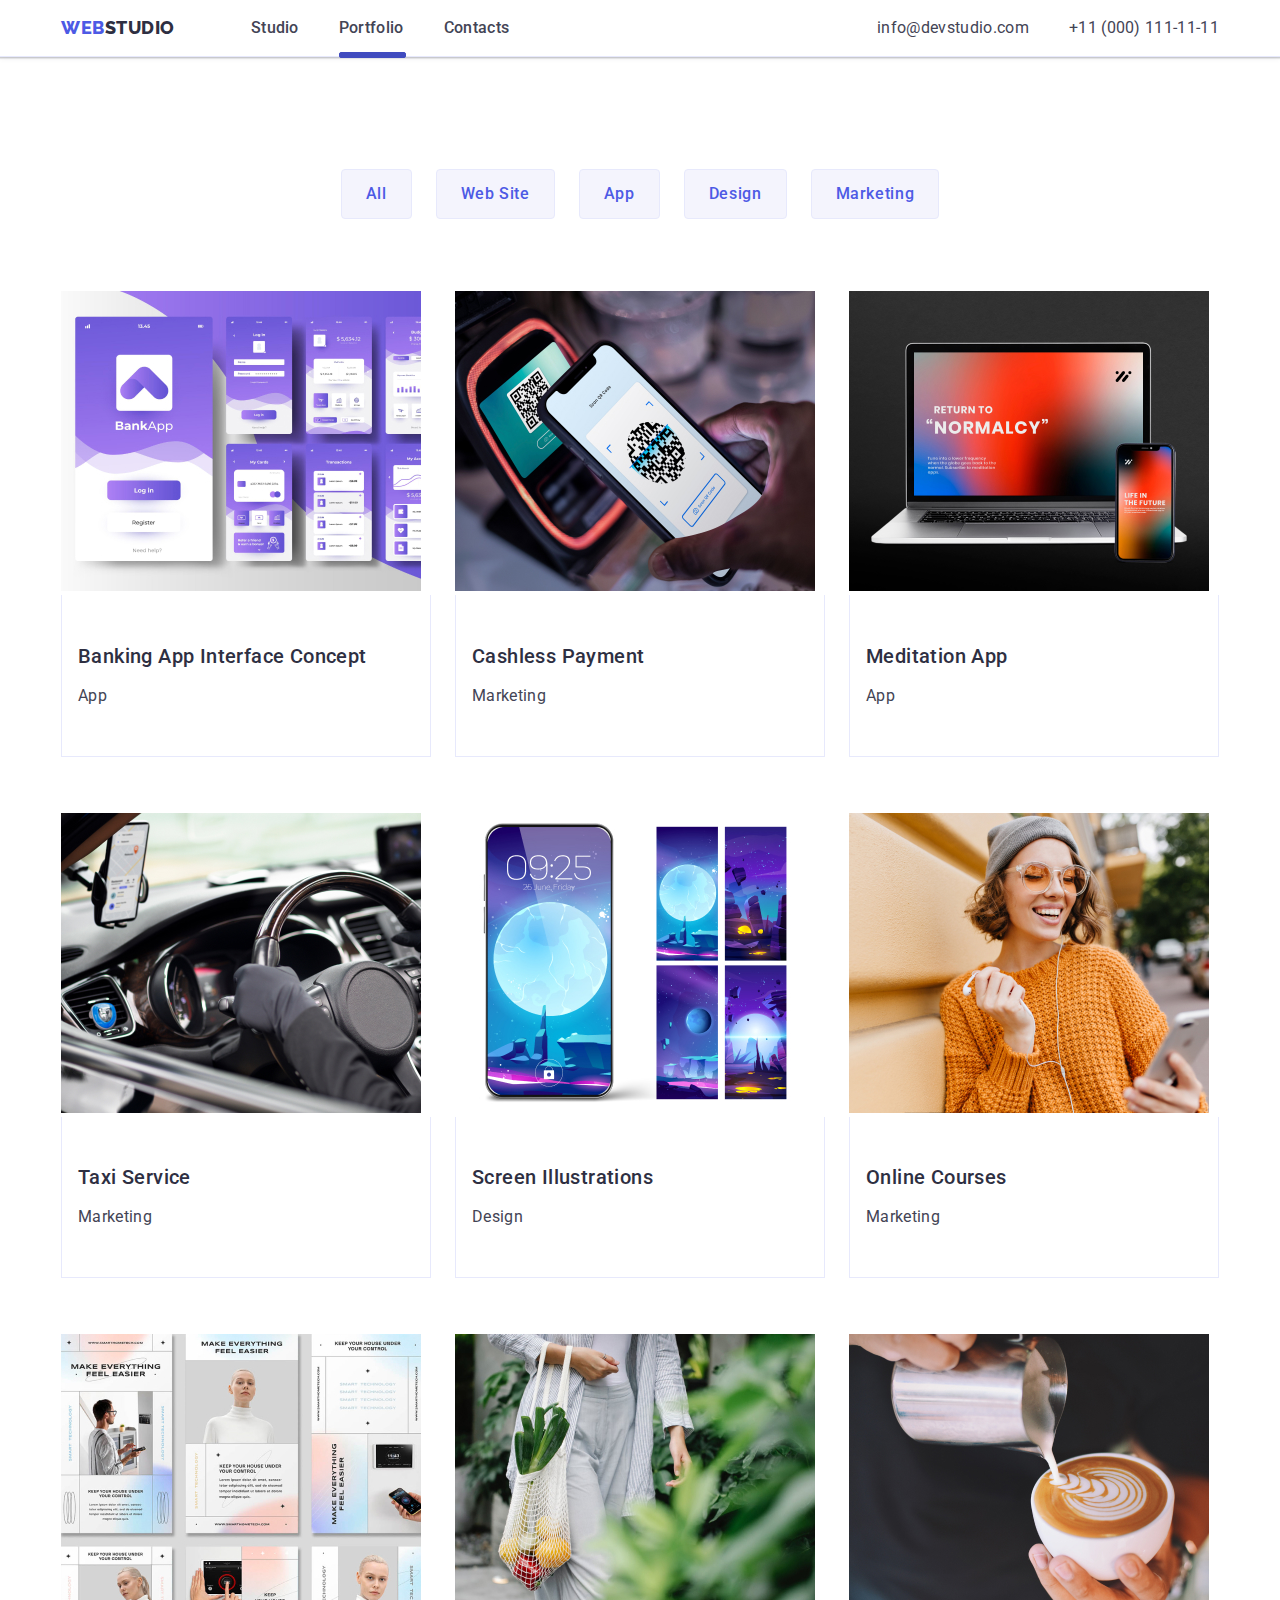
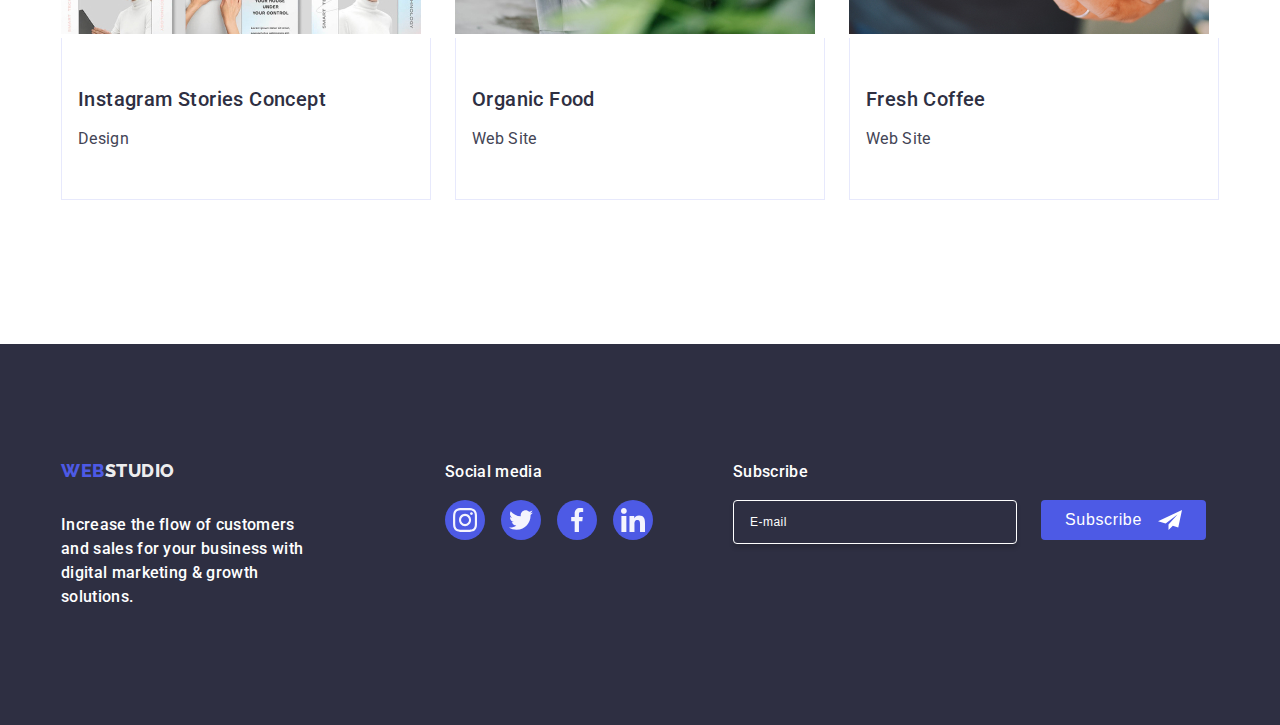
==== portfolio.html @ c10fb9c7 "Initial commit" ====
<!DOCTYPE html>
<html lang="en">
  <head>
    <meta charset="UTF-8" />
    <meta name="viewport" content="width=device-width, initial-scale=1.0" />
    <link
      rel="stylesheet"
      href="https://cdnjs.cloudflare.com/ajax/libs/modern-normalize/2.0.0/modern-normalize.min.css"
      integrity="sha512-4xo8blKMVCiXpTaLzQSLSw3KFOVPWhm/TRtuPVc4WG6kUgjH6J03IBuG7JZPkcWMxJ5huwaBpOpnwYElP/m6wg=="
      crossorigin="anonymous"
      referrerpolicy="no-referrer"
    />
    <link rel="preconnect" href="https://fonts.googleapis.com" />
    <link rel="preconnect" href="https://fonts.gstatic.com" crossorigin />
    <link
      href="https://fonts.googleapis.com/css2?family=Raleway:wght@700&family=Roboto:wght@400;500;700;900&display=swap"
      rel="stylesheet"
    />
    <link rel="stylesheet" href="./css/styles.css" />
    <title>Portfolio</title>
  </head>
  <body class="big-body">
    <!-- Header -->
    <header class="main-header">
      <div class="div-class container">
        <nav class="nav-nav">
          <a href="./index.html" class="logo link"
            >Web<span class="logo-span">Studio</span></a
          >
          <ul class="nav-bar list">
            <li><a href="./index.html" class="tab-bar link">Studio</a></li>
            <li>
              <a
                href="./portfolio.html"
                class="tab-bar link underline-portfolio"
                >Portfolio</a
              >
            </li>
            <li><a href="" class="tab-bar link">Contacts</a></li>
          </ul>
        </nav>
        <address class="address-bar">
          <ul class="list list-class">
            <li>
              <a href="mailto:info@devstudio.com" class="address-elm link"
                >info@devstudio.com</a
              >
            </li>
            <li>
              <a href="tel:+110001111111" class="address-elm link">
                +11 (000) 111-11-11</a
              >
            </li>
          </ul>
        </address>
      </div>
    </header>
    <main>
      <section class="porto-section">
        <!--section-buttons-->
        <div class="container">
          <h1 class="visually-hidden">Everithing you need</h1>
          <ul class="list porto-list">
            <li><button type="button" class="push-me">All</button></li>
            <li><button type="button" class="push-me">Web Site</button></li>
            <li><button type="button" class="push-me">App</button></li>
            <li><button type="button" class="push-me">Design</button></li>
            <li><button type="button" class="push-me">Marketing</button></li>
          </ul>
          <!--section-photoes-->
          <ul class="list big-list">
            <li class="big-li">
              <a href="" class="link link-porto">
                <div class="modal-div-img">
                  <img
                    src="./images/img11.jpg"
                    alt="an-app-image"
                    width="360"
                  />
                  <p class="modal-p-img">
                    14 Stylish and User-Friendly App Design Concepts · Task
                    Manager App · Calorie Tracker App · Exotic Fruit Ecommerce
                    App · Cloud Storage App
                  </p>
                </div>
                <div class="about-link">
                  <h2 class="photo-line">Banking App Interface Concept</h2>
                  <p class="p-line">App</p>
                </div></a
              >
            </li>
            <li class="big-li">
              <a href="" class="link link-porto">
                <div class="modal-div-img">
                  <img
                    src="./images/img21.jpg"
                    alt="photo-cashless-payment"
                    width="360"
                  />
                  <p class="modal-p-img">
                    14 Stylish and User-Friendly App Design Concepts · Task
                    Manager App · Calorie Tracker App · Exotic Fruit Ecommerce
                    App · Cloud Storage App
                  </p>
                </div>
                <div class="about-link">
                  <h2 class="photo-line">Cashless Payment</h2>
                  <p class="p-line">Marketing</p>
                </div></a
              >
            </li>
            <li class="big-li">
              <a href="" class="link link-porto">
                <div class="modal-div-img">
                  <img
                    src="./images/img31.jpg"
                    alt="laptop-and-phone"
                    width="360"
                  />
                  <p class="modal-p-img">
                    14 Stylish and User-Friendly App Design Concepts · Task
                    Manager App · Calorie Tracker App · Exotic Fruit Ecommerce
                    App · Cloud Storage App
                  </p>
                </div>
                <div class="about-link">
                  <h2 class="photo-line">Meditation App</h2>
                  <p class="p-line">App</p>
                </div></a
              >
            </li>
            <li class="big-li">
              <a href="" class="link link-porto">
                <div class="modal-div-img">
                  <img
                    src="./images/img41.jpg"
                    alt="car-dashboard"
                    width="360"
                  />
                  <p class="modal-p-img">
                    14 Stylish and User-Friendly App Design Concepts · Task
                    Manager App · Calorie Tracker App · Exotic Fruit Ecommerce
                    App · Cloud Storage App
                  </p>
                </div>
                <div class="about-link">
                  <h2 class="photo-line">Taxi Service</h2>
                  <p class="p-line">Marketing</p>
                </div></a
              >
            </li>
            <li class="big-li">
              <a href="" class="link link-porto">
                <div class="modal-div-img">
                  <img
                    src="./images/img51.jpg"
                    alt="phone-and-screens-phone"
                    width="360"
                  />
                  <p class="modal-p-img">
                    14 Stylish and User-Friendly App Design Concepts · Task
                    Manager App · Calorie Tracker App · Exotic Fruit Ecommerce
                    App · Cloud Storage App
                  </p>
                </div>
                <div class="about-link">
                  <h2 class="photo-line">Screen Illustrations</h2>
                  <p class="p-line">Design</p>
                </div></a
              >
            </li>
            <li class="big-li">
              <a href="" class="link link-porto">
                <div class="modal-div-img">
                  <img src="./images/img61.jpg" alt="youg-woman" width="360" />
                  <p class="modal-p-img">
                    14 Stylish and User-Friendly App Design Concepts · Task
                    Manager App · Calorie Tracker App · Exotic Fruit Ecommerce
                    App · Cloud Storage App
                  </p>
                </div>
                <div class="about-link">
                  <h2 class="photo-line">Online Courses</h2>
                  <p class="p-line">Marketing</p>
                </div></a
              >
            </li>
            <li class="big-li">
              <a href="" class="link link-porto">
                <div class="modal-div-img">
                  <img
                    src="./images/img71.jpg"
                    alt="instagram-stories"
                    width="360"
                  />
                  <p class="modal-p-img">
                    14 Stylish and User-Friendly App Design Concepts · Task
                    Manager App · Calorie Tracker App · Exotic Fruit Ecommerce
                    App · Cloud Storage App
                  </p>
                </div>
                <div class="about-link">
                  <h2 class="photo-line">Instagram Stories Concept</h2>
                  <p class="p-line">Design</p>
                </div></a
              >
            </li>
            <li class="big-li">
              <a href="" class="link link-porto">
                <div class="modal-div-img">
                  <img
                    src="./images/img81.jpg"
                    alt="bag-with-vegetabels"
                    width="360"
                  />
                  <p class="modal-p-img">
                    14 Stylish and User-Friendly App Design Concepts · Task
                    Manager App · Calorie Tracker App · Exotic Fruit Ecommerce
                    App · Cloud Storage App
                  </p>
                </div>
                <div class="about-link">
                  <h2 class="photo-line">Organic Food</h2>
                  <p class="p-line">Web Site</p>
                </div></a
              >
            </li>
            <li class="big-li">
              <a href="" class="link link-porto">
                <div class="modal-div-img">
                  <img
                    src="./images/img91.jpg"
                    alt="a-cup-of-coffee"
                    width="360"
                  />
                  <p class="modal-p-img">
                    14 Stylish and User-Friendly App Design Concepts · Task
                    Manager App · Calorie Tracker App · Exotic Fruit Ecommerce
                    App · Cloud Storage App
                  </p>
                </div>
                <div class="about-link">
                  <h2 class="photo-line">Fresh Coffee</h2>
                  <p class="p-line">Web Site</p>
                </div></a
              >
            </li>
          </ul>
        </div>
      </section>
    </main>
    <!-- Footer -->
    <footer class="big-toe">
      <div class="container footer-div">
        <div class="second-footer-div">
          <a href="./index.html" class="logo link loggos-f"
            >Web<span class="span-logo">Studio</span></a
          >
          <p class="p-footer">
            Increase the flow of customers and sales for your business with
            digital marketing & growth solutions.
          </p>
        </div>
        <div class="social-media-div">
          <p class="second-p-footer">Social media</p>
          <ul class="list-of-media-footer">
            <li class="list-of-four">
              <a class="the-four-elm" href="">
                <svg class="svg-of-the-four" width="24" height="24">
                  <use href="./images/icons.svg#logoinstagram"></use>
                </svg>
              </a>
            </li>
            <li class="list-of-four">
              <a class="the-four-elm" href="">
                <svg class="svg-of-the-four" width="24" height="24">
                  <use href="./images/icons.svg#logotwitter"></use>
                </svg>
              </a>
            </li>
            <li class="list-of-four">
              <a class="the-four-elm" href="">
                <svg class="svg-of-the-four" width="24" height="24">
                  <use href="./images/icons.svg#logofacebook"></use>
                </svg>
              </a>
            </li>
            <li class="list-of-four">
              <a class="the-four-elm" href="">
                <svg class="svg-of-the-four" width="24" height="24">
                  <use href="./images/icons.svg#logolinkedin"></use>
                </svg>
              </a>
            </li>
          </ul>
        </div>
        <div class="third-footer-div">
          <p class="second-p-footer">Subscribe</p>
          <form class="form-footer">
            <label class="label-footer" for="subscribe">
              <input
                class="input-footer"
                id="subscribe"
                type="email"
                name="text"
                placeholder="E-mail"
              />
            </label>
            <button class="subscribe-button" type="submit">
              Subscribe
              <svg class="subscribe-svg" width="24" height="24">
                <use href="./images/icons.svg#avionhirtie"></use>
              </svg>
            </button>
          </form>
        </div>
      </div>
    </footer>
  </body>
</html>
---- css/styles.css ----
:root {
  --white-color: #ffffff;
  --navy-color: #2e2f42;
  --iris-color: #4d5ae5;
  --ocean-color: #404bbf;
  --cloud-color: #f4f4fd;
  --slate-color: #434455;
}

/*Global Styles*/
body {
  color: var(--slate-color);
  font-family: "Roboto", sans-serif;
}
.big-body {
  max-width: 1440px;
  margin: 0 auto;
}
/*Header*/

.main-header {
  border-bottom: 1px solid #e7e9fc;
  box-shadow: 0px 2px 1px rgba(46, 47, 66, 0.08),
    0px 1px 1px rgba(46, 47, 66, 0.16), 0px 1px 6px rgba(46, 47, 66, 0.08);
}
.div-class {
  display: flex;
  justify-content: space-between;
}
.container {
  width: 1158px;
  margin: 0 auto;
  padding: 0 15px;
}
.nav-nav {
  display: flex;
  align-items: center;
}
.logo {
  font-family: "Raleway", sans-serif;
  font-weight: 800;
  font-size: 18px;
  line-height: 1.17;
  letter-spacing: 0.03em;
  text-transform: uppercase;
  color: var(--iris-color);
  margin-right: 76px;
}
.link {
  text-decoration: none;
  position: relative;
  transition: color 250ms cubic-bezier(0.4, 0, 0.2, 1);
}
.link:hover,
.link:focus {
  color: #404bbf;
}
.modal-link {
  color: var(--ocean-color);
}
.logo-span {
  color: var(--navy-color);
}
.list {
  list-style-type: none;
  padding: 0;
}
.nav-bar {
  list-style: none;
  display: flex;
  gap: 40px;
}
.tab-bar {
  font-weight: 500;
  font-size: 16px;
  line-height: 1.5;
  letter-spacing: 0.02em;
  color: var(--slate-color);
  padding: 24px 0;
}
.tab-bar::after {
  content: "";
  position: absolute;
  left: 0;
  bottom: -1px;
  height: 4px;
  border-radius: 2px;
  background-color: var(--ocean-color);
}
.underline-studio::after {
  display: block;
  content: "";
  width: 100%;
  height: 4px;
  border-radius: 2px;
  background: #404bbf;
  border: 1px solid #404bbf;
  position: absolute;
  left: 0;
  top: 58px;
}
.underline-portfolio::after {
  display: block;
  content: "";
  width: 100%;
  height: 4px;
  border-radius: 2px;
  background: #404bbf;
  border: 1px solid #404bbf;
  position: absolute;
  left: 0;
  top: 58px;
}
.tab-bar:focus .svg-nav {
  width: 48px;
  height: 4px;
}
.address-bar {
  font-style: normal;
  list-style-type: none;
  display: flex;
  align-items: center;
  gap: 40px;
}
.list-class {
  display: flex;
  gap: 40px;
}
.address-elm {
  font-weight: 400;
  font-size: 16px;
  line-height: 1.5;
  letter-spacing: 0.02em;
  color: var(--slate-color);
  text-decoration: none;
}
.address-elm:hover,
.address-elm:focus {
  color: var(--ocean-color);
}

/*Section 1*/

.hero-section {
  padding: 188px 0;
  margin: auto;
}
.styling {
  background-image: linear-gradient(
      rgba(46, 47, 66, 0.7),
      rgba(46, 47, 66, 0.7)
    ),
    url(../images/people-office.jpg);

  background-repeat: no-repeat;
  background-position: center;
  background-size: cover;
}
.hero-title {
  color: var(--white-color);
  margin: 0 auto;
  font-size: 56px;
  line-height: 1.07;
  text-align: center;
  letter-spacing: 0.02em;
  max-width: 496px;
}
.hero-button {
  margin: 0 auto;
  background-color: var(--IRIS, #4d5ae5);
  font-family: "Roboto", sans-serif;
  font-weight: 500;
  font-size: 16px;
  line-height: 1.5;
  letter-spacing: 0.04em;
  color: var(--WHITE, #fff);
  display: block;
  min-width: 169px;
  height: 56px;
  border: none;
  border-radius: 4px;
  cursor: pointer;
  margin-top: 48px;
}
.hero-button:hover,
.hero-button:focus {
  background-color: var(--ocean-color);
}

/* Section 2 */

.how-to-do-it {
  padding: 120px 0;
}
.visually-hidden {
  position: absolute;
  width: 1px;
  height: 1px;
  margin: -1px;
  border: 0;
  padding: 0;
  white-space: nowrap;
  clip-path: inset(100%);
  clip: rect(0 0 0 0);
  overflow: hidden;
}
.best-list {
  display: flex;
  gap: 24px;
  padding: 0;
}
.best-list-elm {
  width: 100%;
  min-width: 264px;
}
.icons {
  display: flex;
  align-items: center;
  justify-content: center;
  height: 112px;
  background-color: var(--cloud-color);
  border-radius: 4px;
  margin-bottom: 8px;
}
.joker {
  color: var(--navy-color);
  font-weight: 500;
  font-size: 20px;
  line-height: 1.2;
  letter-spacing: 0.02em;
  margin-bottom: 8px;
  text-align: center;
}
.joker-plus {
  width: calc((100% - 72px) / 4);
}
.the-joker {
  font-size: 16px;
  line-height: 1.5;
  letter-spacing: 0.02em;
}

/* Sectia 3 */

.what-we-do {
  padding-bottom: 120px;
}
.what-we-do-list {
  display: flex;
  gap: 24px;
  padding: 0;
}
.team-and-job {
  color: var(--navy-color);
  font-size: 36px;
  line-height: 1.11;
  text-align: center;
  letter-spacing: 0.02em;
  text-transform: capitalize;
  margin-bottom: 72px;
}
.examples {
  flex-basis: calc((100% - 48px) / 3);
}

/* Section 4 */

.our-team {
  background-color: var(--cloud-color);
  padding: 120px 0;
}
.our-team-list {
  display: flex;
  gap: 24px;
  padding: 0;
}
.employee-list {
  flex-basis: calc((100% - 3 * 24px) / 4);
  border-radius: 0px 0px 4px 4px;
  background: var(--WHITE, #fff);
  box-shadow: 0px 2px 1px 0px rgba(46, 47, 66, 0.08),
    0px 1px 1px 0px rgba(46, 47, 66, 0.16),
    0px 1px 6px 0px rgba(46, 47, 66, 0.08);
}
.about-employee {
  padding: 32px 0;
}
.plus {
  text-align: center;
}
.media-employee {
  display: flex;
  gap: 24px;
  list-style: none;
  justify-content: center;
  padding-left: 0;
}
.list-team-svg {
  width: 40px;
  height: 40px;
}
.link-media {
  width: 100%;
  height: 100%;
  background-color: var(--iris-color);
  border-radius: 50%;
  display: flex;
  align-items: center;
  justify-content: center;
}
.link-media:hover,
.link-media:focus {
  background-color: #404bbf;
}
.svg-media {
  fill: #f4f4fd;
}

/* Section 5 */

.customers {
  padding: 120px 0;
}
.customers-title {
  font-family: "Roboto", sans-serif;
  font-size: 36px;
  line-height: 1.11;
  color: #2e2f42;
  margin-bottom: 72px;
  text-align: center;
}
.list-of-media-channels {
  display: flex;
  gap: 24px;
  list-style: none;
  height: 88px;
  padding-left: 0;
}
.list-of-six {
  width: calc((100% - 120px) / 6);
}
.the-six-elm {
  width: 100%;
  height: 100%;
  border: 1px solid #8e8f99;
  border-radius: 4px;
  display: flex;
  align-items: center;
  justify-content: center;
  color: #8e8f99;
}
.the-six-elm:hover,
.the-six-elm:focus {
  border-color: #404bbf;
  color: #404bbf;
}
.svg-of-the-six {
  fill: currentColor;
}

/* Footer */

.big-toe {
  background-color: #2e2f42;
  margin: 0 auto;
  padding: 100px 0;
  display: flex;
}
.footer-div {
  align-items: baseline;
  display: flex;
}
.second-footer-div {
  margin-right: 120px;
}
.loggos-f {
  display: inline-block;
  margin-bottom: 16px;
}
.span-logo {
  color: #f4f4f4fd;
}
.p-footer {
  font-weight: 500;
  font-size: 16px;
  line-height: 1.5;
  letter-spacing: 0.02em;
  color: #ffffffff;
  margin-bottom: 16px;
  max-width: 264px;
}
.social-media-div {
  margin-right: 80px;
}
.second-p-footer {
  margin-bottom: 16px;
  font-weight: 500;
  font-size: 16px;
  line-height: 1.5;
  letter-spacing: 0.02em;
  color: #ffffffff;
}
.list-of-media-footer {
  display: flex;
  gap: 16px;
  list-style: none;
  padding-left: 0;
}
.list-of-four {
  width: 40px;
  height: 40px;
}
.the-four-elm {
  width: 100%;
  height: 100%;
  background-color: #4d5ae5;
  border-radius: 50%;
  display: flex;
  align-items: center;
  justify-content: center;
  transition: background-color 250ms cubic-bezier(0.4, 0, 0.2, 1);
}
.the-four-elm:hover,
.the-four-elm:focus {
  background-color: #31d0aa;
}
.svg-of-the-four {
  fill: #f4f4f4fd;
}
.third-footer-div {
  display: flex;
  flex-direction: column;
}
.form-footer {
  display: flex;
  gap: 24px;
}
.label-footer {
  display: flex;
  gap: 24px;
}
.input-footer {
  color: #ffffff;
  width: 264px;
  height: 40px;
  border: 1px solid #ffffff;
  background-color: transparent;
  font-size: 12px;
  line-height: 1.5;
  letter-spacing: 0.04em;
  padding-left: 16px;
  box-shadow: 0px 4px 4px 0px rgba(0, 0, 0, 0.15);
  border-radius: 4px;
}
::placeholder {
  color: #ffffff;
}

.subscribe-button {
  min-width: 165px;
  height: 40px;
  display: flex;
  align-items: center;
  justify-content: center;
  font-size: 16px;
  font-weight: 500;
  line-height: 1.5;
  letter-spacing: 0.04em;
  color: #fff;
  cursor: pointer;
  background-color: #4d5ae5;
  border: none;
  border-radius: 4px;
}
.subscribe-svg {
  margin-left: 16px;
}

/* Modal */

.modal-script {
  z-index: 10;
  position: fixed;
  top: 0;
  left: 0;
  width: 100%;
  height: 100%;
  background-color: rgba(46, 47, 66, 0.4);
  transition: opacity 250ms cubic-bezier(0.4, 0, 0.2, 1),
    visibility 250ms cubic-bezier(0.4, 0, 0.2, 1);
}
.is-hidden {
  opacity: 0;
  visibility: hidden;
  pointer-events: none;
}
.modal-window {
  position: absolute;
  top: 50%;
  left: 50%;
  transform: translate(-50%, -50%) scale(1);
  width: 408px;
  min-height: 584px;
  background: #fcfcfc;
  box-shadow: 0px 1px 1px rgba(0, 0, 0, 0.14), 0px 1px 3px rgba(0, 0, 0, 0.12),
    0px 2px 1px rgba(0, 0, 0, 0.2);
  border-radius: 4px;
  transition: transform 250ms cubic-bezier(0.4, 0, 0.2, 1);
  padding: 72px 24px 24px 24px;
}
.modal-close {
  position: absolute;
  top: 24px;
  right: 24px;
  width: 24px;
  height: 24px;
  border-radius: 50%;
  display: flex;
  align-items: center;
  justify-content: center;
  background-color: #e7e9fc;
  border: 1px solid rgba(0, 0, 0, 0.1);
  padding: 0;
  cursor: pointer;
  transition: background-color 250ms cubic-bezier(0.4, 0, 0.2, 1),
    border 250ms cubic-bezier(0.4, 0, 0.2, 1);
}
.modal-close:hover,
.modal-close:focus {
  border: none;
  background-color: #404bbf;
  fill: #ffffff;
}
.modal-svg {
  transition: fill 250ms cubic-bezier(0.4, 0, 0.2, 1);
}
.p-modal {
  font-weight: 500;
  font-size: 16px;
  line-height: 1.5;
  text-align: center;
  letter-spacing: 0.02em;
  color: #2e2f42;
  margin-bottom: 16px;
}
.modal-form-div {
  margin-bottom: 8px;
}
.modal-label {
  font-size: 12px;
  line-height: 1.17;
  letter-spacing: 0.04em;
  color: #8e8f99;
  display: block;
  margin-bottom: 4px;
}
.modal-label-div {
  position: relative;
}
.modal-input {
  width: 100%;
  height: 40px;
  border: 1px solid rgba(46, 47, 66, 0.4);
  border-radius: 4px;
  background-color: transparent;
  padding-left: 38px;
  outline: transparent;
  transition: border-color 250ms cubic-bezier(0.4, 0, 0.2, 1);
}
.modal-input:focus {
  border-color: #4d5ae5;
}
.modal-input:focus + .modal-form-svg {
  fill: #4d5ae5;
}
.modal-form-svg {
  position: absolute;
  left: 16px;
  top: 50%;
  transform: translateY(-50%);
  transition: fill 250ms cubic-bezier(0.4, 0, 0.2, 1);
}
.modal-textarea-div {
  margin-bottom: 16px;
}
.modal-textarea::placeholder {
  color: #8e8f99;
}
.modal-textarea {
  width: 100%;
  height: 120px;
  font-size: 12px;
  line-height: 1.17;
  letter-spacing: 0.04em;
  color: rgba(46, 47, 66, 0.4);
  border: 1px solid rgba(46, 47, 66, 0.4);
  border-radius: 4px;
  background-color: transparent;
  padding: 8px 16px;
  outline: transparent;
  resize: none;
  transition: border-color 250ms cubic-bezier(0.4, 0, 0.2, 1);
}
.modal-textarea:focus {
  border-color: #4d5ae5;
}
.modal-five-div {
  margin-bottom: 24px;
}
.input-checkbox:checked + .label-checkbox span:first-child {
  background-color: #404bbf;
  border: none;
  fill: #f4f4fd;
}
.label-checkbox {
  display: block;
  font-size: 12px;
  line-height: 1.17;
  letter-spacing: 0.04em;
  color: #8e8f99;
}
.span-checkbox {
  width: 16px;
  height: 16px;
  border: 1px solid rgba(46, 47, 66, 0.4);
  border-radius: 2px;
  transition: background-color 250ms cubic-bezier(0.4, 0, 0.2, 1),
    border 250ms cubic-bezier(0.4, 0, 0.2, 1),
    fill 250ms cubic-bezier(0.4, 0, 0.2, 1);
  display: inline-flex;
  align-items: center;
  justify-content: center;
  fill: transparent;
}
.svg-checkbox {
  width: 10px;
  height: 10px;
}
.link-checkbox {
  color: #4d5ae5;
}
.modal-form-button {
  display: block;
  margin: auto;
  min-width: 169px;
  height: 56px;
  font-size: 16px;
  font-weight: 500;
  line-height: 1.5;
  letter-spacing: 0.04em;
  color: #ffffff;
  cursor: pointer;
  background-color: #4d5ae5;
  border: none;
  border-radius: 4px;
  transition: background-color 250ms cubic-bezier(0.4, 0, 0.2, 1);
}

/* Portfolio */

.porto-section {
  padding: 96px 0 120px 0;
}
.porto-list {
  display: flex;
  padding: 0;
  justify-content: center;
  gap: 24px;
  margin-bottom: 72px;
}
.push-me {
  font-family: "Roboto", sans-serif;
  font-weight: 500;
  font-size: 16px;
  line-height: 1.5;
  letter-spacing: 0.04em;
  color: #4d5ae5;
  background-color: #f4f4fd;
  padding: 12px 24px;
  border: 1px solid #e7e9fc;
  border-radius: 4px;
  cursor: pointer;
  transition: color 250ms cubic-bezier(0.4, 0, 0.2, 1),
    background-color 250ms cubic-bezier(0.4, 0, 0.2, 1),
    border-color 250ms cubic-bezier(0.4, 0, 0.2, 1),
    box-shadow 250ms cubic-bezier(0.4, 0, 0.2, 1);
}
.push-me:hover,
.push-me:focus {
  color: #ffffffff;
  background-color: #404bbf;
  border: 1px solid transparent;
  box-shadow: 0px 3px 1px rgba(0, 0, 0, 0.1), 0px 2px 1px rgba(0, 0, 0, 0.08),
    0px 2px 2px rgba(0, 0, 0, 0.12);
}
.big-list {
  display: flex;
  padding: 0;
  flex-wrap: wrap;
  column-gap: 24px;
  row-gap: 48px;
}
.big-li {
  width: calc((100% - 48px) / 3);
}
.link-porto {
  display: block;
  transition: box-shadow 250ms cubic-bezier(0.4, 0, 0.2, 1);
}
.link-porto:hover,
.link-porto:focus {
  box-shadow: 0px 1px 6px rgba(46, 47, 66, 0.08),
    0px 1px 1px rgba(46, 47, 66, 0.16), 0px 2px 1px rgba(46, 47, 66, 0.08);
}
.link-porto:hover .modal-p-img,
.link-porto:focus .modal-p-img {
  transform: translateY(0%);
}
.modal-div-img {
  position: relative;
  overflow: hidden;
}
.modal-p-img {
  position: absolute;
  top: 0;
  font-size: 16px;
  line-height: 1.5;
  letter-spacing: 0.02em;
  color: #f4f4f4fd;
  padding: 40px 32px;
  background-color: #4d5ae5;
  height: 100%;
  width: 100%;
  transform: translateY(100%);
  transition: transform 250ms cubic-bezier(0.4, 0, 0.2, 1);
}
.about-link {
  padding: 32px 16px;
  border: 1px solid #e7e9fc;
  border-top: 0;
  margin-bottom: 8px;
}
.photo-line {
  font-weight: 500;
  font-size: 20px;
  line-height: 1.2;
  letter-spacing: 0.02em;
  color: var(--navy-color);
  margin-bottom: 8px;
}
.p-line {
  font-size: 16px;
  line-height: 1.5;
  letter-spacing: 0.02em;
  color: var(--slate-color);
}
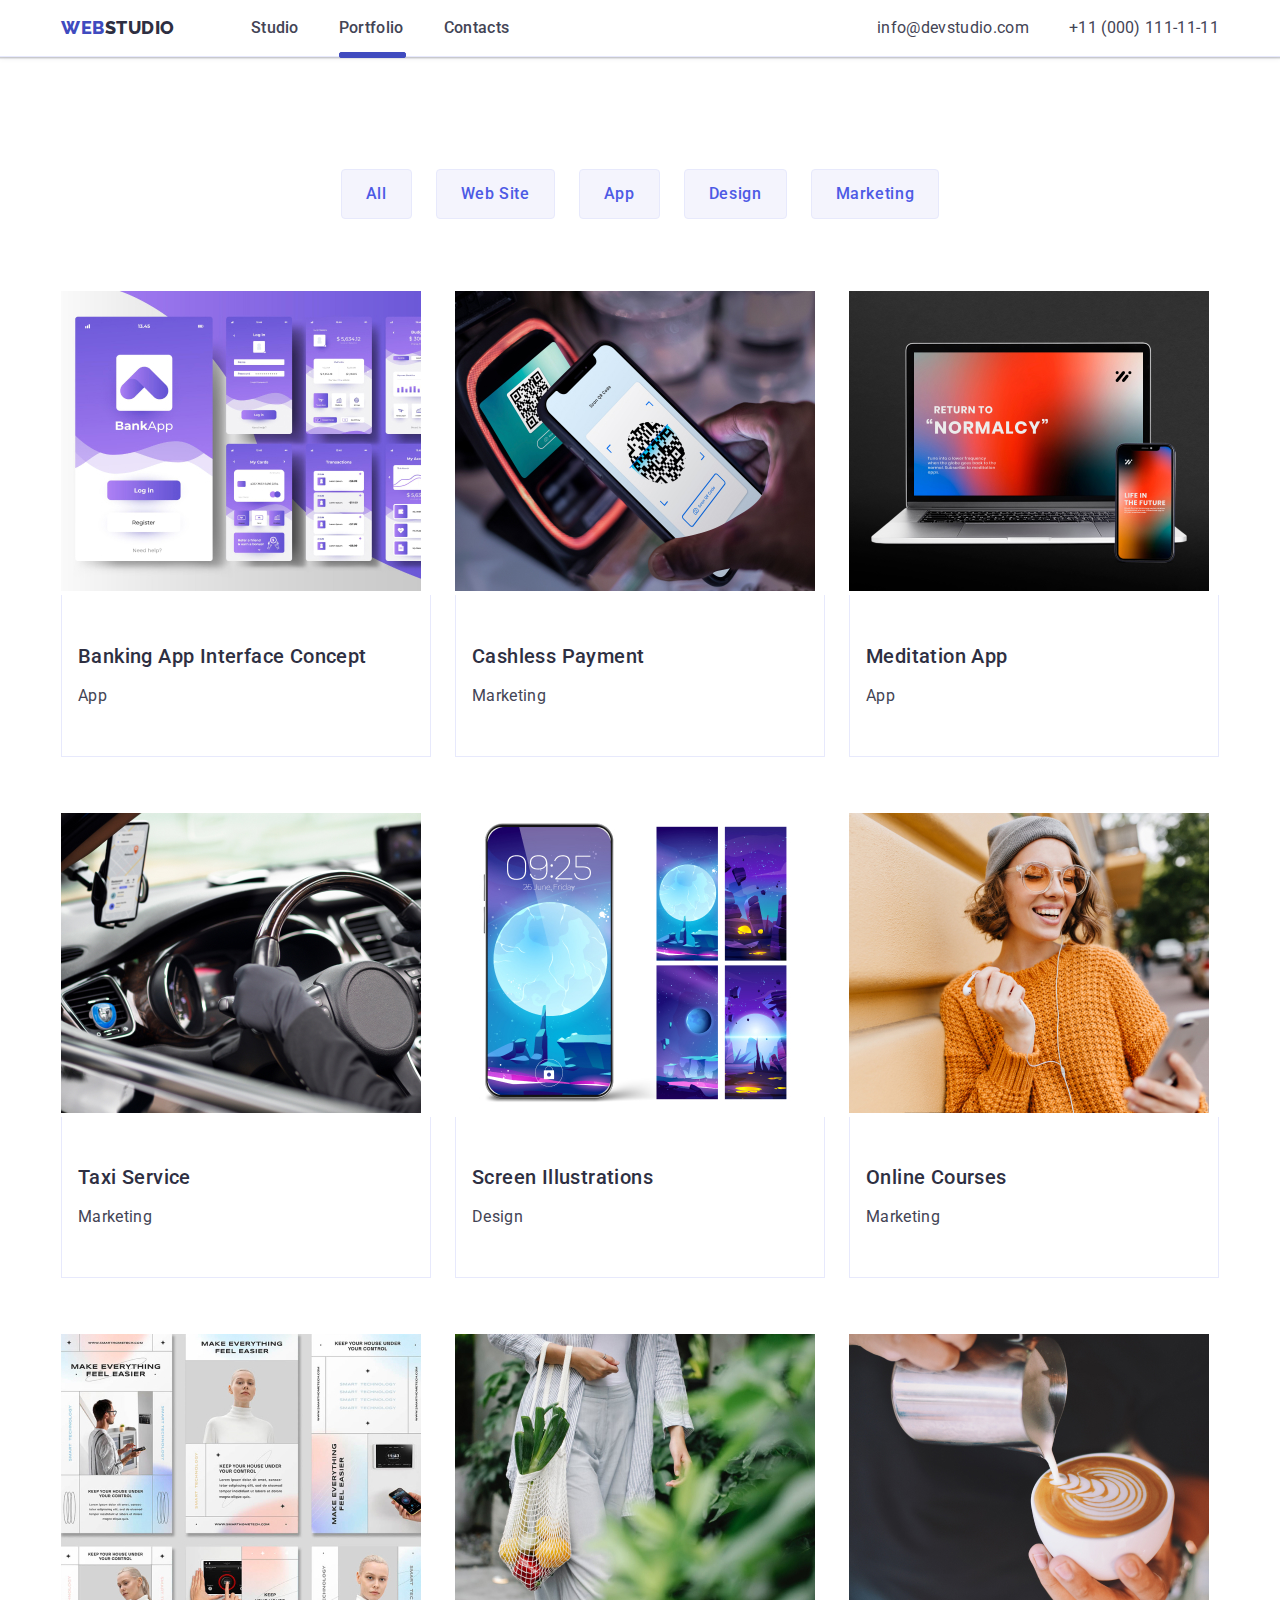
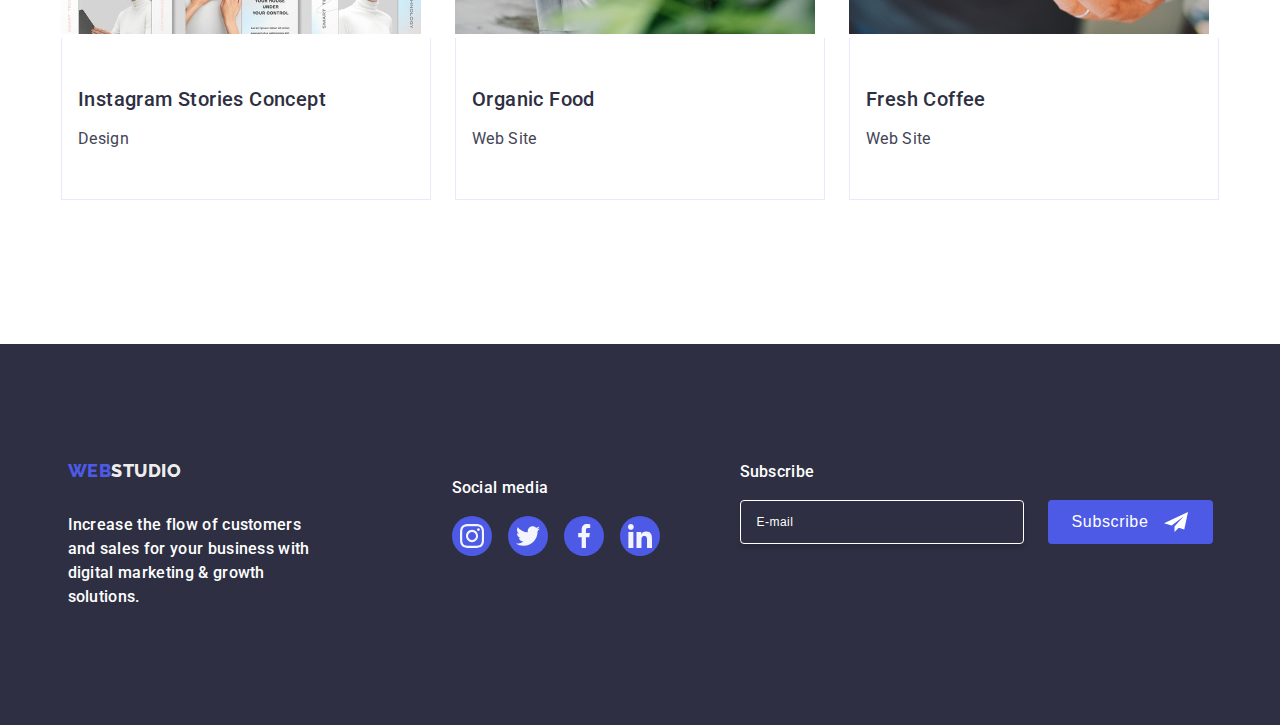
==== commit af7f91a5: "comitn" ====
--- a/portfolio.html
+++ b/portfolio.html
@@ -24,9 +24,10 @@
     <header class="main-header">
       <div class="div-class container">
         <nav class="nav-nav">
-          <a href="./index.html" class="logo link"
+          <a href="./index.html" class="logo link modal-link"
             >Web<span class="logo-span">Studio</span></a
           >
+  
           <ul class="nav-bar list">
             <li><a href="./index.html" class="tab-bar link">Studio</a></li>
             <li>
@@ -252,47 +253,49 @@
     <!-- Footer -->
     <footer class="big-toe">
       <div class="container footer-div">
-        <div class="second-footer-div">
-          <a href="./index.html" class="logo link loggos-f"
-            >Web<span class="span-logo">Studio</span></a
-          >
-          <p class="p-footer">
-            Increase the flow of customers and sales for your business with
-            digital marketing & growth solutions.
-          </p>
-        </div>
-        <div class="social-media-div">
-          <p class="second-p-footer">Social media</p>
-          <ul class="list-of-media-footer">
-            <li class="list-of-four">
-              <a class="the-four-elm" href="">
-                <svg class="svg-of-the-four" width="24" height="24">
-                  <use href="./images/icons.svg#logoinstagram"></use>
-                </svg>
-              </a>
-            </li>
-            <li class="list-of-four">
-              <a class="the-four-elm" href="">
-                <svg class="svg-of-the-four" width="24" height="24">
-                  <use href="./images/icons.svg#logotwitter"></use>
-                </svg>
-              </a>
-            </li>
-            <li class="list-of-four">
-              <a class="the-four-elm" href="">
-                <svg class="svg-of-the-four" width="24" height="24">
-                  <use href="./images/icons.svg#logofacebook"></use>
-                </svg>
-              </a>
-            </li>
-            <li class="list-of-four">
-              <a class="the-four-elm" href="">
-                <svg class="svg-of-the-four" width="24" height="24">
-                  <use href="./images/icons.svg#logolinkedin"></use>
-                </svg>
-              </a>
-            </li>
-          </ul>
+        <div class="brake-point">
+          <div class="second-footer-div">
+            <a href="./index.html" class="logo link loggos-f"
+              >Web<span class="span-logo">Studio</span></a
+            >
+            <p class="p-footer">
+              Increase the flow of customers and sales for your business with
+              digital marketing & growth solutions.
+            </p>
+          </div>
+          <div class="social-media-div">
+            <p class="second-p-footer">Social media</p>
+            <ul class="list-of-media-footer">
+              <li class="list-of-four">
+                <a class="the-four-elm" href="">
+                  <svg class="svg-of-the-four" width="24" height="24">
+                    <use href="./images/icons.svg#logoinstagram"></use>
+                  </svg>
+                </a>
+              </li>
+              <li class="list-of-four">
+                <a class="the-four-elm" href="">
+                  <svg class="svg-of-the-four" width="24" height="24">
+                    <use href="./images/icons.svg#logotwitter"></use>
+                  </svg>
+                </a>
+              </li>
+              <li class="list-of-four">
+                <a class="the-four-elm" href="">
+                  <svg class="svg-of-the-four" width="24" height="24">
+                    <use href="./images/icons.svg#logofacebook"></use>
+                  </svg>
+                </a>
+              </li>
+              <li class="list-of-four">
+                <a class="the-four-elm" href="">
+                  <svg class="svg-of-the-four" width="24" height="24">
+                    <use href="./images/icons.svg#logolinkedin"></use>
+                  </svg>
+                </a>
+              </li>
+            </ul>
+          </div>
         </div>
         <div class="third-footer-div">
           <p class="second-p-footer">Subscribe</p>
@@ -316,5 +319,9 @@
         </div>
       </div>
     </footer>
+    <!-- Mobile menu -->
+   
+<!-- Script -->
+    
   </body>
 </html>
--- a/css/styles.css
+++ b/css/styles.css
@@ -22,13 +22,15 @@
   border-bottom: 1px solid #e7e9fc;
   box-shadow: 0px 2px 1px rgba(46, 47, 66, 0.08),
     0px 1px 1px rgba(46, 47, 66, 0.16), 0px 1px 6px rgba(46, 47, 66, 0.08);
+  position: relative;
 }
 .div-class {
   display: flex;
   justify-content: space-between;
+  position: relative;
 }
 .container {
-  width: 1158px;
+  max-width: 1158px;
   margin: 0 auto;
   padding: 0 15px;
 }
@@ -48,12 +50,6 @@
 }
 .link {
   text-decoration: none;
-  position: relative;
-  transition: color 250ms cubic-bezier(0.4, 0, 0.2, 1);
-}
-.link:hover,
-.link:focus {
-  color: #404bbf;
 }
 .modal-link {
   color: var(--ocean-color);
@@ -62,7 +58,7 @@
   color: var(--navy-color);
 }
 .list {
-  list-style-type: none;
+  list-style: none;
   padding: 0;
 }
 .nav-bar {
@@ -77,6 +73,8 @@
   letter-spacing: 0.02em;
   color: var(--slate-color);
   padding: 24px 0;
+  position: relative;
+  transition: color 250ms cubic-bezier(0.4, 0, 0.2, 1);
 }
 .tab-bar::after {
   content: "";
@@ -87,11 +85,15 @@
   border-radius: 2px;
   background-color: var(--ocean-color);
 }
+.tab-bar:hover,
+.tab-bar:focus {
+  color: var(--ocean-color);
+}
 .underline-studio::after {
   display: block;
   content: "";
   width: 100%;
-  height: 4px;
+  max-height: 4px;
   border-radius: 2px;
   background: #404bbf;
   border: 1px solid #404bbf;
@@ -103,7 +105,7 @@
   display: block;
   content: "";
   width: 100%;
-  height: 4px;
+  max-height: 4px;
   border-radius: 2px;
   background: #404bbf;
   border: 1px solid #404bbf;
@@ -112,8 +114,8 @@
   top: 58px;
 }
 .tab-bar:focus .svg-nav {
-  width: 48px;
-  height: 4px;
+  max-width: 48px;
+  max-height: 4px;
 }
 .address-bar {
   font-style: normal;
@@ -176,7 +178,7 @@
   color: var(--WHITE, #fff);
   display: block;
   min-width: 169px;
-  height: 56px;
+  min-height: 56px;
   border: none;
   border-radius: 4px;
   cursor: pointer;
@@ -296,8 +298,8 @@
   padding-left: 0;
 }
 .list-team-svg {
-  width: 40px;
-  height: 40px;
+  min-width: 40px;
+  min-height: 40px;
 }
 .link-media {
   width: 100%;
@@ -333,11 +335,12 @@
   display: flex;
   gap: 24px;
   list-style: none;
-  height: 88px;
+
   padding-left: 0;
 }
 .list-of-six {
-  width: calc((100% - 120px) / 6);
+  min-height: 88px;
+  min-width: calc((100% - 120px) / 6);
 }
 .the-six-elm {
   width: 100%;
@@ -370,6 +373,9 @@
   align-items: baseline;
   display: flex;
 }
+.brake-point {
+  display: flex;
+}
 .second-footer-div {
   margin-right: 120px;
 }
@@ -407,13 +413,15 @@
   padding-left: 0;
 }
 .list-of-four {
-  width: 40px;
-  height: 40px;
+  min-width: 40px;
+  min-height: 40px;
 }
 .the-four-elm {
   width: 100%;
   height: 100%;
   background-color: #4d5ae5;
+  min-width: 40px;
+  min-height: 40px;
   border-radius: 50%;
   display: flex;
   align-items: center;
@@ -441,8 +449,8 @@
 }
 .input-footer {
   color: #ffffff;
-  width: 264px;
-  height: 40px;
+  min-width: 264px;
+  min-height: 40px;
   border: 1px solid #ffffff;
   background-color: transparent;
   font-size: 12px;
@@ -458,7 +466,7 @@
 
 .subscribe-button {
   min-width: 165px;
-  height: 40px;
+  min-height: 40px;
   display: flex;
   align-items: center;
   justify-content: center;
@@ -499,8 +507,8 @@
   top: 50%;
   left: 50%;
   transform: translate(-50%, -50%) scale(1);
-  width: 408px;
-  min-height: 584px;
+  max-width: 408px;
+  max-height: 584px;
   background: #fcfcfc;
   box-shadow: 0px 1px 1px rgba(0, 0, 0, 0.14), 0px 1px 3px rgba(0, 0, 0, 0.12),
     0px 2px 1px rgba(0, 0, 0, 0.2);
@@ -510,18 +518,18 @@
 }
 .modal-close {
   position: absolute;
+  display: flex;
+  align-items: center;
+  justify-content: center;
+  cursor: pointer;
+  min-width: 24px;
+  min-height: 24px;
+  background-color: #e7e9fc;
+  border-radius: 50%;
+  border: 1px solid rgba(0, 0, 0, 0.1);
   top: 24px;
   right: 24px;
-  width: 24px;
-  height: 24px;
-  border-radius: 50%;
-  display: flex;
-  align-items: center;
-  justify-content: center;
-  background-color: #e7e9fc;
-  border: 1px solid rgba(0, 0, 0, 0.1);
   padding: 0;
-  cursor: pointer;
   transition: background-color 250ms cubic-bezier(0.4, 0, 0.2, 1),
     border 250ms cubic-bezier(0.4, 0, 0.2, 1);
 }
@@ -559,7 +567,7 @@
 }
 .modal-input {
   width: 100%;
-  height: 40px;
+  min-height: 40px;
   border: 1px solid rgba(46, 47, 66, 0.4);
   border-radius: 4px;
   background-color: transparent;
@@ -588,7 +596,7 @@
 }
 .modal-textarea {
   width: 100%;
-  height: 120px;
+  min-height: 120px;
   font-size: 12px;
   line-height: 1.17;
   letter-spacing: 0.04em;
@@ -620,8 +628,8 @@
   color: #8e8f99;
 }
 .span-checkbox {
-  width: 16px;
-  height: 16px;
+  min-width: 16px;
+  min-height: 16px;
   border: 1px solid rgba(46, 47, 66, 0.4);
   border-radius: 2px;
   transition: background-color 250ms cubic-bezier(0.4, 0, 0.2, 1),
@@ -633,8 +641,8 @@
   fill: transparent;
 }
 .svg-checkbox {
-  width: 10px;
-  height: 10px;
+  min-block-size: 10px;
+  min-height: 10px;
 }
 .link-checkbox {
   color: #4d5ae5;
@@ -643,7 +651,7 @@
   display: block;
   margin: auto;
   min-width: 169px;
-  height: 56px;
+  min-height: 56px;
   font-size: 16px;
   font-weight: 500;
   line-height: 1.5;
@@ -654,6 +662,147 @@
   border: none;
   border-radius: 4px;
   transition: background-color 250ms cubic-bezier(0.4, 0, 0.2, 1);
+}
+
+/* Mobile menu */
+
+.menu-toggle {
+  min-height: 40px;
+  min-width: 40px;
+  display: flex;
+  align-items: center;
+  justify-content: center;
+  margin: 0;
+  padding: 0;
+  background-color: transparent;
+  cursor: pointer;
+  border: none;
+  border-radius: 50%;
+  outline: none;
+}
+
+.menu-icon {
+  fill: var(--navy-blue);
+  margin-top: 10px;
+  position: absolute;
+  right: 0;
+  top: 10px;
+}
+
+.menu-container {
+  position: fixed;
+  top: 0;
+  left: 0;
+  width: 100vw;
+  height: 100vh;
+  padding: 32px;
+  background: var(--WHITE, #fff);
+  box-shadow: 0px 1px 6px 0px rgba(46, 47, 66, 0.08),
+    0px 1px 1px 0px rgba(46, 47, 66, 0.16),
+    0px 2px 1px 0px rgba(46, 47, 66, 0.08);
+  z-index: 999;
+
+  transform: translateX(100%);
+  transition: transform 250ms ease-in-out;
+}
+
+.menu-container.is-open {
+  transform: translateX(0);
+}
+
+.menu-container .menu-toggle {
+  position: absolute;
+  top: 16px;
+  right: 16px;
+  color: #fff;
+}
+
+.mobile-menu {
+  padding: 0;
+  margin: 0;
+  list-style: none;
+}
+
+.mobile-menu .link {
+  display: block;
+  padding: 10px;
+  color: #fff;
+  text-decoration: none;
+}
+
+.topline-link-menu {
+  display: flex;
+  flex-direction: column;
+  align-items: flex-start;
+  justify-content: space-between;
+  gap: 40px;
+  margin-top: 80px;
+}
+
+.topline-section-menu {
+  color: var(--NAVY-BLUE, #2e2f42);
+  font-size: 36px;
+  font-weight: 700;
+  line-height: 111.111%;
+  letter-spacing: 0.72px;
+  text-transform: capitalize;
+  margin-bottom: 40px;
+}
+
+.topline-section-menu:hover,
+.topline-section-menu:focus {
+  color: var(--OCEAN, #404bbf);
+}
+
+.topline-address-menu {
+  display: flex;
+  flex-wrap: wrap;
+  flex-direction: var(--flex-direction);
+  justify-content: center;
+  align-items: center;
+  margin-top: 24px;
+  gap: 40px;
+  margin-top: 400px;
+}
+
+.address-menu-phone {
+  color: var(--IRIS, #4d5ae5);
+  font-size: 36px;
+  font-weight: 700;
+  line-height: 111.111%;
+  letter-spacing: 0.72px;
+  text-transform: capitalize;
+}
+
+.address-menu-email {
+  color: var(--SLATE, #434455);
+  font-size: 20px;
+  font-weight: 500;
+  line-height: 120%;
+  letter-spacing: 0.4px;
+}
+
+.footer-social-side-menu {
+  margin: 48px;
+}
+
+.footer-social-bar-menu {
+  display: flex;
+  flex-direction: row;
+  justify-content: center;
+  align-items: center;
+  gap: 56px;
+  padding-left: 0px;
+}
+
+.close-svg-menu {
+  fill: var(--navy-blue);
+  transition: fill 250ms cubic-bezier(0.4, 0, 0.2, 1);
+}
+
+.close-svg-meniu:hover,
+.close-svg-meniu:focus {
+  fill: #ffffff;
 }
 
 /* Portfolio */
@@ -754,3 +903,296 @@
   letter-spacing: 0.02em;
   color: var(--slate-color);
 }
+
+/* @media >=1158 */
+
+@media screen and (width >=1158px) {
+  .menu-toggle {
+    display: none;
+  }
+}
+
+/* @media-1158px */
+
+@media screen and (max-width: 1158px) {
+  /* Body */
+
+  .big-body {
+    display: flex;
+    padding: 0;
+    flex-wrap: wrap;
+    width: 100%;
+  }
+  .container {
+    min-width: 1158px;
+  }
+  /* Header */
+
+  .nav-bar {
+    margin-left: 150px;
+  }
+  .list-class {
+    flex-direction: column;
+    align-items: center;
+    gap: 12px;
+    padding-right: 1px;
+  }
+  .menu-toggle,
+  .menu-container {
+    display: none;
+  }
+
+  /* Section 1 */
+
+  .styling {
+    max-width: 100%;
+    background-image: linear-gradient(
+        rgba(46, 47, 66, 0.7),
+        rgba(46, 47, 66, 0.7)
+      ),
+      url(../images/people-office.jpg);
+
+    background-repeat: no-repeat;
+    background-position: center;
+    background-size: cover;
+  }
+
+  /* Section 2 */
+
+  .best-list {
+    display: flex;
+    padding: 0;
+    flex-wrap: wrap;
+    justify-content: space-between;
+  }
+  .best-list-elm {
+    display: flex;
+    flex-direction: column;
+    padding: 0 20px;
+    align-items: flex-start;
+    width: calc(calc(100% - 48px) / 2);
+  }
+  .joker-plus {
+    font-size: 36px;
+    font-style: normal;
+    font-weight: 700;
+    line-height: 40px;
+    letter-spacing: 0.72px;
+    text-transform: capitalize;
+  }
+  .the-joker {
+    font-size: 16px;
+    font-style: normal;
+    font-weight: 500;
+    line-height: 24px; /* 150% */
+    letter-spacing: 0.32px;
+    max-width: 356px;
+  }
+  .icons {
+    display: none;
+  }
+
+  /* Section 3 */
+
+  .what-we-do {
+    display: none;
+  }
+
+  /* Section 4 */
+
+  .our-team-list {
+    display: flex;
+    padding: 0;
+    flex-wrap: wrap;
+    justify-content: center;
+  }
+  .employee-list {
+    display: flex;
+    flex-direction: column;
+    padding: 0 20px;
+    width: calc(calc(100% - 264px) / 2);
+  }
+  .employee1,
+  .employee3 {
+    margin-left: 108px;
+  }
+  .employee2,
+  .employee4 {
+    margin-right: 108px;
+  }
+
+  /* Section 5 */
+
+  .customers {
+    margin: 96px 0;
+    padding: 0;
+  }
+
+  .list-of-media-channels {
+    display: flex;
+    flex-wrap: wrap;
+    justify-content: center;
+    padding: 0 195px;
+    row-gap: 72px;
+    list-style: none;
+  }
+  .list-of-six {
+    display: flex;
+    flex-direction: column;
+    max-width: 168px;
+    width: calc(calc(100% - 168px) / 3);
+  }
+
+  /* Footer */
+  .footer-div {
+    display: flex;
+    flex-direction: column;
+    align-items: center;
+  }
+  .second-footer-div {
+    margin-right: 124px;
+  }
+  .social-media-div {
+    margin-right: 0;
+  }
+  .label-footer {
+    min-width: 415px;
+  }
+
+  /* Portfolio */
+
+  .big-list {
+    display: flex;
+    padding: 0;
+    flex-wrap: wrap;
+    justify-content: space-evenly;
+  }
+  .big-li {
+    display: flex;
+    flex-direction: column;
+    padding: 0 20px;
+    align-items: center;
+    width: calc(calc(100% - 356px) / 2);
+  }
+}
+
+/* @media-768px */
+
+@media screen and (max-width: 768px) {
+  .big-body {
+    display: flex;
+    padding: 0;
+    flex-wrap: wrap;
+    width: 100%;
+  }
+
+  /* Header */
+
+  .modal-link {
+    display: flex;
+    padding: 23.5px 0;
+  }
+  .nav-bar,
+  .list-class {
+    display: none;
+  }
+  .menu-toggle {
+    display: flex;
+  }
+
+  /* Section 2 */
+
+  .best-list {
+    display: flex;
+    flex-direction: column;
+    align-items: center;
+  }
+  .best-list-elm {
+    display: flex;
+    flex-direction: column;
+    align-items: center;
+    max-width: 396px;
+  }
+  .joker-plus {
+    max-width: 396px;
+    width: auto;
+  }
+  /* section 4 */
+
+  .our-team-list {
+    display: flex;
+    flex-direction: column;
+    align-items: center;
+  }
+  .employee-list {
+    margin: 0;
+    max-width: 264px;
+  }
+
+  /* Section 5 */
+
+  .customers {
+    margin: 96px 0;
+    padding: 0;
+  }
+
+  .list-of-media-channels {
+    display: flex;
+    flex-wrap: wrap;
+    justify-content: center;
+    padding: 0 320px;
+    row-gap: 16px;
+    list-style: none;
+  }
+  .list-of-six {
+    margin-bottom: 72px;
+    display: flex;
+    flex-direction: column;
+    max-width: 190px;
+    width: calc(calc(100% - 168px) / 2);
+  }
+
+  /* Footer */
+  .brake-point {
+    margin-top: 25px;
+    display: flex;
+    flex-direction: column;
+  }
+  .second-footer-div {
+    margin: 0;
+  }
+  .loggos-f {
+    display: flex;
+    margin: 0;
+    justify-content: center;
+  }
+  .p-footer {
+    margin: 17.5px 0;
+    max-width: 268px;
+  }
+  .second-p-footer {
+    text-align: center;
+    margin-top: 75px;
+  }
+  .list-of-media-footer {
+    justify-content: center;
+  }
+  .form-footer {
+    display: flex;
+    flex-direction: column;
+    align-items: center;
+    margin-bottom: 50px;
+  }
+  .input-footer {
+    min-width: 440px;
+  }
+  .subscribe-button {
+    max-width: 165px;
+  }
+  /* Portfolio */
+
+  .big-list {
+    flex-direction: column;
+    align-items: center;
+  }
+}
